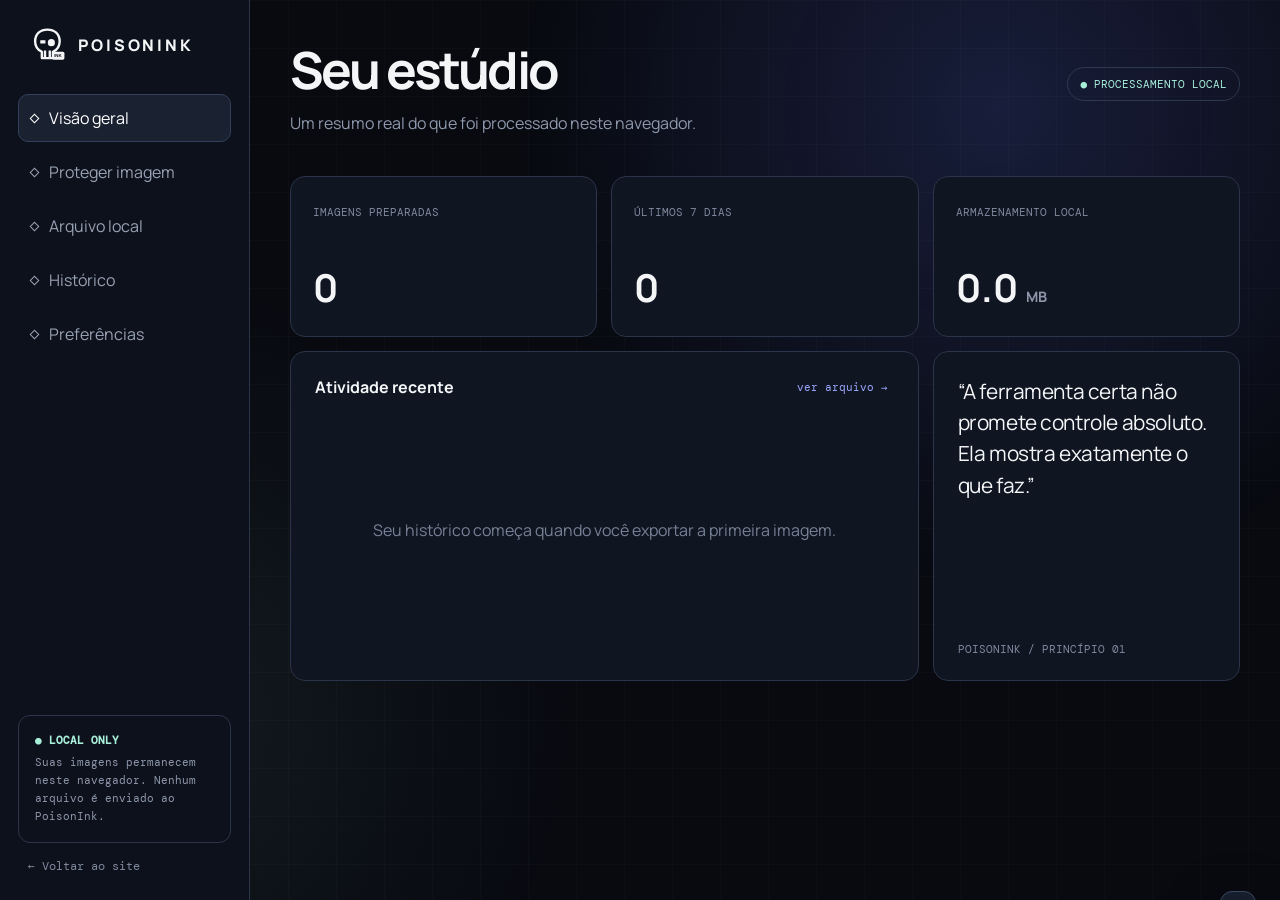
==== studio/index.html @ e210cdfc "Rebuild PoisonInk as an independent local-first studio" ====
<!doctype html>
<html lang="pt-BR">
<head>
  <meta charset="utf-8">
  <meta name="viewport" content="width=device-width,initial-scale=1">
  <meta name="description" content="PoisonInk Studio — prepare e registre imagens localmente no navegador.">
  <meta name="theme-color" content="#090b12">
  <title>PoisonInk Studio</title>
  <link rel="icon" href="../assets/logo.svg" type="image/svg+xml">
  <link rel="stylesheet" href="../assets/styles.css">
  <script src="../assets/studio.js" defer></script>
</head>
<body class="studio-body">
  <a class="skip-link" href="#studioMain">Pular para o conteúdo</a>
  <div class="studio-layout">
    <aside class="studio-sidebar">
      <a class="brand" href="../"><img src="../assets/logo.svg" alt=""><span>POISONINK</span></a>
      <nav class="studio-nav" aria-label="Áreas do estúdio">
        <button type="button" data-view="dashboard" aria-selected="true"><span class="nav-dot"></span>Visão geral</button>
        <button type="button" data-view="protect" aria-selected="false"><span class="nav-dot"></span>Proteger imagem</button>
        <button type="button" data-view="archive" aria-selected="false"><span class="nav-dot"></span>Arquivo local</button>
        <button type="button" data-view="history" aria-selected="false"><span class="nav-dot"></span>Histórico</button>
        <button type="button" data-view="settings" aria-selected="false"><span class="nav-dot"></span>Preferências</button>
      </nav>
      <div class="local-note"><strong>● LOCAL ONLY</strong>Suas imagens permanecem neste navegador. Nenhum arquivo é enviado ao PoisonInk.</div>
      <a class="back-link" href="../">← Voltar ao site</a>
    </aside>

    <main class="studio-main" id="studioMain">
      <header class="studio-topbar">
        <div><h1 id="viewTitle">Seu estúdio</h1><p id="viewSubtitle">Um resumo real do que foi processado neste navegador.</p></div>
        <span class="privacy-pill">● PROCESSAMENTO LOCAL</span>
      </header>

      <section class="studio-panel" data-panel="dashboard">
        <div class="dashboard-grid">
          <article class="stat-card"><small>imagens preparadas</small><strong id="statTotal">0</strong></article>
          <article class="stat-card"><small>últimos 7 dias</small><strong id="statWeek">0</strong></article>
          <article class="stat-card"><small>armazenamento local</small><strong id="statSize">0 <span>MB</span></strong></article>
          <article class="panel-card dashboard-wide">
            <div class="panel-title"><h2>Atividade recente</h2><button type="button" data-go="archive">ver arquivo →</button></div>
            <div id="recentActivity" class="activity-empty">Seu histórico começa quando você exportar a primeira imagem.</div>
          </article>
          <article class="panel-card dashboard-side manifesto">
            <blockquote>“A ferramenta certa não promete controle absoluto. Ela mostra exatamente o que faz.”</blockquote>
            <span>POISONINK / PRINCÍPIO 01</span>
          </article>
        </div>
      </section>

      <section class="studio-panel" data-panel="protect" hidden>
        <div class="protect-grid">
          <label class="drop-zone" id="dropZone">
            <input id="fileInput" type="file" accept="image/png,image/jpeg,image/webp">
            <span class="drop-message">
              <span class="drop-icon">＋</span>
              <h2>Solte sua arte aqui</h2>
              <p>ou clique para escolher · PNG, JPG ou WEBP · até 20 MB</p>
            </span>
            <img class="source-preview" id="sourcePreview" alt="Prévia da imagem escolhida">
          </label>
          <article class="panel-card controls-card">
            <h2>Camada de publicação</h2>
            <p>Crie uma cópia reprocessada. A alteração é sutil, mas fica incorporada aos pixels do novo PNG.</p>
            <span class="field-label">Intensidade</span>
            <div class="strength-options" role="group" aria-label="Intensidade da camada">
              <button type="button" data-strength="light" aria-pressed="false">Leve</button>
              <button type="button" data-strength="balanced" aria-pressed="true">Equilibrada</button>
              <button type="button" data-strength="strong" aria-pressed="false">Forte</button>
            </div>
            <div class="control-readouts">
              <div class="readout-line"><span>Alteração visual estimada</span><output id="visualOutput">baixa</output><div class="readout-bar"><span id="visualBar" style="width:38%"></span></div></div>
              <div class="readout-line"><span>Densidade da camada</span><output id="densityOutput">52%</output><div class="readout-bar"><span id="densityBar" style="width:52%"></span></div></div>
            </div>
            <p class="processing-note">O arquivo é desenhado em um canvas local, recebe uma textura determinística e é exportado como um novo PNG sem os metadados originais.</p>
            <button class="button primary" id="processButton" type="button" disabled>Gerar cópia protegida</button>
          </article>
        </div>

        <article class="panel-card result-card" id="resultCard" hidden>
          <div class="panel-title"><h2>Resultado</h2><span class="success-label">PRONTO PARA EXPORTAR</span></div>
          <div class="result-grid">
            <div class="result-image"><img id="resultPreview" alt="Imagem processada pelo PoisonInk"></div>
            <div class="result-data">
              <dl>
                <div><dt>Arquivo</dt><dd id="resultName">—</dd></div>
                <div><dt>Dimensões</dt><dd id="resultDimensions">—</dd></div>
                <div><dt>Impressão SHA-256</dt><dd id="resultHash">—</dd></div>
              </dl>
              <div class="result-actions">
                <a class="button primary small" id="downloadButton" href="#" download>Baixar PNG</a>
                <button class="button secondary small" id="copyHashButton" type="button">Copiar impressão</button>
                <button class="button secondary small" id="newImageButton" type="button">Nova imagem</button>
              </div>
            </div>
          </div>
        </article>
      </section>

      <section class="studio-panel" data-panel="archive" hidden>
        <div id="archiveContent" class="empty-state">Nenhuma imagem armazenada neste navegador.<br><br><button class="button primary small" type="button" data-go="protect">Preparar primeira imagem</button></div>
      </section>

      <section class="studio-panel" data-panel="history" hidden>
        <article class="panel-card history-wrap">
          <table class="history-table">
            <thead><tr><th>Arquivo</th><th>Data</th><th>Camada</th><th>Dimensões</th><th>Status</th></tr></thead>
            <tbody id="historyRows"><tr><td colspan="5">Nenhum processamento registrado.</td></tr></tbody>
          </table>
        </article>
      </section>

      <section class="studio-panel" data-panel="settings" hidden>
        <div class="settings-grid">
          <article class="panel-card settings-card">
            <h2>Assinatura do arquivo</h2>
            <div class="form-field"><label for="artistName">Nome do artista</label><input id="artistName" type="text" maxlength="70" placeholder="Como você assina seu trabalho"></div>
            <div class="form-field"><label for="signature">Identificador curto</label><input id="signature" type="text" maxlength="24" placeholder="@seu_usuario"></div>
            <button class="button primary small" id="saveSettings" type="button">Salvar preferências</button>
          </article>
          <article class="panel-card settings-card">
            <h2>Comportamento</h2>
            <div class="toggle-row"><div><strong>Salvar miniaturas</strong><small>Permite rever e baixar imagens no arquivo local.</small></div><button class="toggle" id="saveThumbsToggle" type="button" aria-pressed="true" aria-label="Salvar miniaturas"><span></span></button></div>
            <div class="toggle-row"><div><strong>Confirmar antes de limpar</strong><small>Evita perder o histórico por engano.</small></div><button class="toggle" id="confirmClearToggle" type="button" aria-pressed="true" aria-label="Confirmar antes de limpar"><span></span></button></div>
            <button class="button secondary small" id="clearDataButton" type="button">Limpar dados locais</button>
          </article>
        </div>
      </section>
    </main>
  </div>
  <div class="toast" id="toast" role="status" aria-live="polite"></div>
</body>
</html>
---- assets/styles.css ----
@import url('https://fonts.googleapis.com/css2?family=DM+Mono:wght@400;500&family=Manrope:wght@400;500;600;700;800&display=swap');

:root {
  --ink: #090b12;
  --panel: #101522;
  --panel-2: #151b2a;
  --line: #2b3449;
  --muted: #98a2b8;
  --paper: #f4f5f7;
  --blue: #9aa8ff;
  --blue-2: #6478ff;
  --mint: #a8efda;
  --coral: #ff9f91;
  --radius: 18px;
  --mono: 'DM Mono', ui-monospace, SFMono-Regular, Menlo, monospace;
  --sans: 'Manrope', system-ui, sans-serif;
}

* { box-sizing: border-box; }
html { scroll-behavior: smooth; }
body {
  margin: 0;
  overflow-x: hidden;
  color: var(--paper);
  background: var(--ink);
  font-family: var(--sans);
  -webkit-font-smoothing: antialiased;
}
body::before {
  content: '';
  position: fixed;
  inset: 0;
  z-index: -2;
  pointer-events: none;
  background:
    radial-gradient(circle at 78% 12%, rgba(100, 120, 255, .18), transparent 30rem),
    radial-gradient(circle at 10% 80%, rgba(168, 239, 218, .08), transparent 28rem),
    linear-gradient(rgba(255,255,255,.018) 1px, transparent 1px),
    linear-gradient(90deg, rgba(255,255,255,.018) 1px, transparent 1px);
  background-size: auto, auto, 48px 48px, 48px 48px;
}
a { color: inherit; text-decoration: none; }
button, input, select { font: inherit; }
button, a { -webkit-tap-highlight-color: transparent; }
img { display: block; max-width: 100%; }

.skip-link {
  position: fixed;
  top: 12px;
  left: 12px;
  z-index: 100;
  transform: translateY(-160%);
  padding: 10px 14px;
  color: var(--ink);
  background: var(--paper);
}
.skip-link:focus { transform: none; }

.site-header {
  position: sticky;
  top: 0;
  z-index: 50;
  border-bottom: 1px solid rgba(255,255,255,.08);
  background: rgba(9,11,18,.78);
  backdrop-filter: blur(18px);
}
.nav-wrap {
  width: min(1180px, calc(100% - 40px));
  height: 76px;
  margin: auto;
  display: flex;
  align-items: center;
  justify-content: space-between;
  gap: 24px;
}
.brand { display: inline-flex; align-items: center; gap: 12px; font-weight: 800; letter-spacing: .18em; }
.brand img { width: 38px; height: 38px; color: white; }
.nav-links { display: flex; align-items: center; gap: 30px; color: #c3cad8; font-size: .9rem; }
.nav-links a:hover { color: white; }
.nav-actions { display: flex; align-items: center; gap: 10px; }
.lang-switch { display: flex; gap: 4px; }
.lang-switch button {
  border: 0;
  padding: 7px 8px;
  color: #8d96aa;
  background: transparent;
  font: 500 .75rem var(--mono);
  cursor: pointer;
}
.lang-switch button[aria-pressed="true"] { color: white; }
.menu-button { display: none; }

.button {
  display: inline-flex;
  min-height: 46px;
  align-items: center;
  justify-content: center;
  gap: 10px;
  border: 1px solid transparent;
  border-radius: 999px;
  padding: 0 20px;
  font-weight: 700;
  cursor: pointer;
  transition: transform .18s ease, border-color .18s ease, background .18s ease;
}
.button:hover { transform: translateY(-2px); }
.button.primary { color: #0b0e16; background: var(--paper); }
.button.primary:hover { background: #dfe3ff; }
.button.secondary { border-color: #3c465e; color: white; background: rgba(255,255,255,.025); }
.button.secondary:hover { border-color: #7887ae; }
.button.small { min-height: 40px; padding: 0 16px; font-size: .84rem; }
.button:disabled { opacity: .42; cursor: not-allowed; transform: none; }

.hero {
  width: min(1180px, calc(100% - 40px));
  min-height: 760px;
  margin: auto;
  padding: 110px 0 80px;
  display: grid;
  grid-template-columns: 1.02fr .98fr;
  align-items: center;
  gap: 72px;
}
.eyebrow { margin: 0 0 22px; color: var(--blue); font: 500 .77rem var(--mono); letter-spacing: .18em; text-transform: uppercase; }
.hero h1 { max-width: 690px; margin: 0; font-size: clamp(3.25rem, 7vw, 6.5rem); line-height: .92; letter-spacing: -.075em; }
.gradient-text { color: transparent; background: linear-gradient(120deg, #fff 8%, #9aa8ff 84%); background-clip: text; -webkit-background-clip: text; }
.hero-copy > p:not(.eyebrow) { max-width: 590px; margin: 28px 0 34px; color: #aab2c3; font-size: clamp(1rem, 1.7vw, 1.2rem); line-height: 1.75; }
.hero-actions { display: flex; flex-wrap: wrap; gap: 12px; }
.trust-line { margin-top: 30px; display: flex; flex-wrap: wrap; gap: 20px; color: #8791a6; font: .75rem var(--mono); }
.trust-line span::before { content: '✓'; margin-right: 7px; color: var(--mint); }

.preview-shell { position: relative; min-height: 550px; display: grid; place-items: center; }
.preview-card {
  position: relative;
  z-index: 2;
  width: min(100%, 480px);
  overflow: hidden;
  border: 1px solid #343e57;
  border-radius: 28px;
  background: linear-gradient(145deg, #161c2a, #0d1019);
  box-shadow: 0 34px 100px rgba(0,0,0,.5);
}
.preview-top { display: flex; align-items: center; justify-content: space-between; padding: 20px 22px; border-bottom: 1px solid var(--line); font: .72rem var(--mono); }
.status { color: var(--mint); }
.status::before { content: ''; display: inline-block; width: 7px; height: 7px; margin-right: 8px; border-radius: 50%; background: currentColor; box-shadow: 0 0 16px currentColor; }
.art-preview {
  aspect-ratio: 4 / 3;
  margin: 22px;
  overflow: hidden;
  border-radius: 12px;
  background:
    radial-gradient(circle at 67% 40%, rgba(168,239,218,.3), transparent 22%),
    radial-gradient(circle at 36% 42%, rgba(154,168,255,.65), transparent 25%),
    linear-gradient(135deg, #20294a, #0c101b 65%);
  position: relative;
}
.art-preview::before { content: ''; position: absolute; width: 55%; height: 55%; left: 22%; top: 20%; border: 1px solid rgba(255,255,255,.25); border-radius: 48% 52% 58% 42%; transform: rotate(-12deg); box-shadow: 0 0 80px rgba(154,168,255,.34); }
.art-preview::after { content: 'ORIGINAL  /  PROTECTED'; position: absolute; left: 16px; bottom: 14px; font: .66rem var(--mono); letter-spacing: .12em; }
.preview-metrics { display: grid; grid-template-columns: repeat(3,1fr); gap: 1px; background: var(--line); border-top: 1px solid var(--line); }
.metric { padding: 17px 16px; background: #111623; }
.metric small { display: block; margin-bottom: 6px; color: #7f899d; font: .62rem var(--mono); text-transform: uppercase; }
.metric strong { font-size: .9rem; }
.orbit { position: absolute; border: 1px solid rgba(154,168,255,.2); border-radius: 50%; animation: rotate 18s linear infinite; }
.orbit.one { width: 540px; height: 540px; }
.orbit.two { width: 420px; height: 420px; animation-direction: reverse; }
.orbit::before { content: ''; position: absolute; top: 50%; left: -4px; width: 8px; height: 8px; border-radius: 50%; background: var(--blue); box-shadow: 0 0 20px var(--blue); }
@keyframes rotate { to { transform: rotate(360deg); } }

.section { width: min(1180px, calc(100% - 40px)); margin: auto; padding: 110px 0; }
.section-head { display: grid; grid-template-columns: .75fr 1.25fr; gap: 56px; align-items: end; margin-bottom: 54px; }
.section h2 { margin: 0; font-size: clamp(2.2rem, 4vw, 4rem); line-height: 1; letter-spacing: -.05em; }
.section-head p:last-child { margin: 0; max-width: 620px; color: #9ca6b9; font-size: 1.04rem; line-height: 1.75; }
.cards { display: grid; grid-template-columns: repeat(3,1fr); gap: 16px; }
.card { min-height: 280px; padding: 30px; border: 1px solid var(--line); border-radius: var(--radius); background: rgba(16,21,34,.74); }
.card-index { color: #7180a3; font: .75rem var(--mono); }
.card h3 { margin: 70px 0 12px; font-size: 1.25rem; }
.card p { margin: 0; color: #929caf; line-height: 1.65; }

.process { counter-reset: steps; display: grid; grid-template-columns: repeat(3,1fr); border-top: 1px solid var(--line); border-bottom: 1px solid var(--line); }
.step { min-height: 270px; padding: 34px 30px; border-right: 1px solid var(--line); }
.step:last-child { border-right: 0; }
.step::before { counter-increment: steps; content: '0' counter(steps); display: block; margin-bottom: 80px; color: var(--blue); font: .75rem var(--mono); }
.step h3 { margin: 0 0 10px; }
.step p { margin: 0; color: #929caf; line-height: 1.65; }

.proof {
  display: grid;
  grid-template-columns: 1fr 1fr;
  gap: 0;
  overflow: hidden;
  border: 1px solid var(--line);
  border-radius: 26px;
  background: #101522;
}
.proof > div { min-height: 400px; padding: 48px; }
.proof-copy { display: flex; flex-direction: column; justify-content: space-between; }
.proof-copy p { color: #98a2b5; line-height: 1.7; }
.proof-code { display: grid; place-items: center; border-left: 1px solid var(--line); background: #0c1019; }
.fingerprint { width: 100%; padding: 24px; border: 1px solid #303a51; border-radius: 14px; font: .78rem/1.8 var(--mono); color: #b7c0d2; }
.fingerprint b { color: var(--mint); }

.cta { text-align: center; padding: 130px 20px; }
.cta h2 { max-width: 760px; margin: 0 auto 24px; font-size: clamp(2.7rem, 6vw, 5.5rem); line-height: .98; letter-spacing: -.065em; }
.cta p { max-width: 570px; margin: 0 auto 32px; color: #98a2b5; line-height: 1.7; }

.site-footer { width: min(1180px, calc(100% - 40px)); margin: auto; padding: 30px 0 50px; display: flex; justify-content: space-between; gap: 30px; border-top: 1px solid var(--line); color: #778196; font: .72rem var(--mono); }

/* Studio */
.studio-body { min-height: 100vh; background: #080a10; }
.studio-layout { min-height: 100vh; display: grid; grid-template-columns: 250px minmax(0,1fr); }
.studio-sidebar { position: sticky; top: 0; height: 100vh; padding: 26px 18px; display: flex; flex-direction: column; border-right: 1px solid var(--line); background: #0d111b; }
.studio-sidebar .brand { padding: 0 10px 30px; }
.studio-nav { display: grid; gap: 6px; }
.studio-nav button {
  width: 100%;
  display: flex;
  align-items: center;
  gap: 11px;
  border: 1px solid transparent;
  border-radius: 10px;
  padding: 12px;
  color: #98a2b4;
  background: transparent;
  text-align: left;
  cursor: pointer;
}
.studio-nav button:hover { color: white; background: #141a27; }
.studio-nav button[aria-selected="true"] { color: white; border-color: #34405a; background: #1a2131; }
.nav-dot { width: 7px; height: 7px; border: 1px solid currentColor; transform: rotate(45deg); }
.local-note { margin-top: auto; padding: 16px; border: 1px solid #2b354a; border-radius: 12px; color: #8e98ac; font: .7rem/1.6 var(--mono); }
.local-note strong { display: block; color: var(--mint); margin-bottom: 4px; }
.back-link { margin: 16px 10px 0; color: #7f899d; font: .72rem var(--mono); }
.back-link:hover { color: white; }
.studio-main { min-width: 0; padding: 34px 40px 64px; }
.studio-topbar { display: flex; align-items: center; justify-content: space-between; gap: 24px; margin-bottom: 42px; }
.studio-topbar h1 { margin: 0; font-size: clamp(2rem,4vw,3.7rem); letter-spacing: -.055em; }
.studio-topbar p { margin: 8px 0 0; color: #8f99ad; }
.privacy-pill { white-space: nowrap; padding: 9px 12px; border: 1px solid #2d394e; border-radius: 999px; color: var(--mint); font: .68rem var(--mono); }
.studio-panel[hidden] { display: none; }
.dashboard-grid { display: grid; grid-template-columns: repeat(3,1fr); gap: 14px; }
.stat-card { min-height: 150px; padding: 22px; border: 1px solid var(--line); border-radius: 15px; background: var(--panel); }
.stat-card small { color: #7f899d; font: .7rem var(--mono); text-transform: uppercase; }
.stat-card strong { display: block; margin-top: 40px; font-size: 2.4rem; }
.stat-card strong span { font-size: .9rem; color: #8e98aa; }
.dashboard-wide { grid-column: span 2; min-height: 330px; }
.dashboard-side { min-height: 330px; }
.panel-card { padding: 24px; border: 1px solid var(--line); border-radius: 15px; background: var(--panel); }
.panel-title { display: flex; align-items: center; justify-content: space-between; gap: 20px; margin-bottom: 22px; }
.panel-title h2 { margin: 0; font-size: 1rem; }
.panel-title a, .panel-title button { border: 0; color: var(--blue); background: transparent; font: .68rem var(--mono); cursor: pointer; }
.activity-empty { min-height: 220px; display: grid; place-items: center; color: #778195; text-align: center; }
.activity-list { display: grid; gap: 10px; }
.activity-row { display: grid; grid-template-columns: 46px 1fr auto; align-items: center; gap: 12px; padding: 10px; border: 1px solid #273148; border-radius: 10px; }
.activity-thumb { width: 46px; height: 46px; object-fit: cover; border-radius: 7px; background: #20263a; }
.activity-row strong { display: block; overflow: hidden; text-overflow: ellipsis; white-space: nowrap; font-size: .86rem; }
.activity-row small { color: #788399; font: .64rem var(--mono); }
.activity-score { color: var(--mint); font: .72rem var(--mono); }
.manifesto { display: flex; height: 100%; flex-direction: column; justify-content: space-between; }
.manifesto blockquote { margin: 0; font-size: 1.3rem; line-height: 1.5; letter-spacing: -.02em; }
.manifesto span { color: #7f899d; font: .68rem var(--mono); }

.protect-grid { display: grid; grid-template-columns: .82fr 1.18fr; gap: 18px; }
.drop-zone { min-height: 470px; display: grid; place-items: center; border: 1px dashed #47546f; border-radius: 16px; padding: 24px; background: #0d111b; text-align: center; cursor: pointer; transition: border-color .2s, background .2s; }
.drop-zone.dragging, .drop-zone:hover { border-color: var(--blue); background: #12182a; }
.drop-zone input { position: absolute; width: 1px; height: 1px; opacity: 0; }
.drop-icon { width: 62px; height: 62px; display: grid; place-items: center; margin: 0 auto 20px; border: 1px solid #3b4761; border-radius: 50%; color: var(--blue); font-size: 1.7rem; }
.drop-zone h2 { margin: 0 0 8px; font-size: 1.25rem; }
.drop-zone p { margin: 0; color: #7f899d; }
.drop-zone.has-image { padding: 12px; }
.drop-zone.has-image .drop-message { display: none; }
.source-preview { display: none; max-width: 100%; max-height: 430px; object-fit: contain; border-radius: 10px; }
.drop-zone.has-image .source-preview { display: block; }
.controls-card { display: flex; flex-direction: column; }
.controls-card h2 { margin: 0 0 8px; }
.controls-card > p { margin: 0 0 28px; color: #8994a8; line-height: 1.65; }
.field-label { display: block; margin-bottom: 10px; color: #c5cad5; font: .7rem var(--mono); text-transform: uppercase; }
.strength-options { display: grid; grid-template-columns: repeat(3,1fr); gap: 8px; }
.strength-options button { border: 1px solid #303b52; border-radius: 10px; padding: 14px 8px; color: #9ba5b8; background: #0d111b; cursor: pointer; }
.strength-options button[aria-pressed="true"] { color: white; border-color: var(--blue); background: rgba(100,120,255,.12); }
.control-readouts { margin: 24px 0; display: grid; gap: 13px; }
.readout-line { display: grid; grid-template-columns: 1fr auto; gap: 18px; align-items: center; color: #8e98aa; font-size: .82rem; }
.readout-line output { color: white; font: .72rem var(--mono); }
.readout-bar { grid-column: 1/-1; height: 3px; overflow: hidden; background: #282f40; }
.readout-bar span { display: block; width: 50%; height: 100%; background: linear-gradient(90deg,var(--blue-2),var(--mint)); transition: width .25s; }
.processing-note { margin: auto 0 20px; padding: 14px; border-left: 2px solid var(--blue); color: #7f899c; background: rgba(154,168,255,.05); font: .7rem/1.6 var(--mono); }
.controls-card .button { width: 100%; border-radius: 10px; }
.result-card { margin-top: 18px; }
.result-grid { display: grid; grid-template-columns: 1fr 1fr; gap: 16px; }
.result-image { min-height: 290px; display: grid; place-items: center; border: 1px solid #293248; border-radius: 12px; background: #0a0d14; }
.result-image img { max-width: 100%; max-height: 420px; object-fit: contain; }
.result-data { display: flex; flex-direction: column; gap: 16px; }
.result-data dl { margin: 0; display: grid; gap: 14px; }
.result-data dt { color: #7e899c; font: .65rem var(--mono); text-transform: uppercase; }
.result-data dd { margin: 5px 0 0; word-break: break-all; font-size: .84rem; }
.result-actions { margin-top: auto; display: flex; gap: 9px; flex-wrap: wrap; }

.archive-grid { display: grid; grid-template-columns: repeat(auto-fill,minmax(220px,1fr)); gap: 14px; }
.art-card { overflow: hidden; border: 1px solid var(--line); border-radius: 14px; background: var(--panel); }
.art-card img { width: 100%; aspect-ratio: 4/3; object-fit: cover; background: #0b0e15; }
.art-meta { padding: 14px; }
.art-meta strong { display: block; overflow: hidden; text-overflow: ellipsis; white-space: nowrap; }
.art-meta small { color: #7e889a; font: .64rem var(--mono); }
.art-buttons { display: grid; grid-template-columns: 1fr auto; gap: 7px; margin-top: 12px; }
.art-buttons button, .art-buttons a { border: 1px solid #354057; border-radius: 8px; padding: 8px; color: #bac1cf; background: transparent; text-align: center; font: .66rem var(--mono); cursor: pointer; }
.empty-state { padding: 80px 20px; border: 1px dashed #39445b; border-radius: 14px; color: #7c879b; text-align: center; }

.history-table { width: 100%; border-collapse: collapse; }
.history-table th, .history-table td { padding: 16px 14px; border-bottom: 1px solid #273047; text-align: left; }
.history-table th { color: #7c8799; font: .64rem var(--mono); text-transform: uppercase; }
.history-table td { font-size: .84rem; }
.history-table td:first-child { max-width: 280px; overflow: hidden; text-overflow: ellipsis; white-space: nowrap; }
.success-label { color: var(--mint); font: .67rem var(--mono); }

.settings-grid { display: grid; grid-template-columns: 1fr 1fr; gap: 16px; }
.settings-card h2 { margin: 0 0 22px; font-size: 1.05rem; }
.form-field { display: grid; gap: 8px; margin-bottom: 18px; }
.form-field label { color: #8f9aad; font: .7rem var(--mono); }
.form-field input, .form-field select { width: 100%; border: 1px solid #354057; border-radius: 9px; padding: 12px 13px; color: white; background: #0b0f18; outline: 0; }
.form-field input:focus, .form-field select:focus { border-color: var(--blue); }
.toggle-row { display: flex; justify-content: space-between; gap: 20px; align-items: center; padding: 16px 0; border-top: 1px solid #273047; }
.toggle-row strong { display: block; font-size: .86rem; }
.toggle-row small { color: #7e8899; }
.toggle { width: 46px; height: 25px; border: 0; border-radius: 99px; padding: 3px; background: #30384a; cursor: pointer; }
.toggle span { display: block; width: 19px; height: 19px; border-radius: 50%; background: white; transition: transform .2s; }
.toggle[aria-pressed="true"] { background: var(--blue-2); }
.toggle[aria-pressed="true"] span { transform: translateX(21px); }
.toast { position: fixed; right: 24px; bottom: 24px; z-index: 80; max-width: 360px; transform: translateY(150%); border: 1px solid #3a4761; border-radius: 12px; padding: 14px 17px; color: #dfe4ee; background: #161d2c; box-shadow: 0 20px 60px rgba(0,0,0,.4); transition: transform .3s; }
.toast.show { transform: none; }

@media (max-width: 900px) {
  .nav-links { display: none; position: absolute; left: 20px; right: 20px; top: 68px; padding: 18px; border: 1px solid var(--line); border-radius: 14px; background: #111621; }
  .nav-links.open { display: grid; }
  .menu-button { display: grid; place-items: center; width: 40px; height: 40px; border: 1px solid #343e54; border-radius: 50%; color: white; background: transparent; }
  .nav-actions > .button { display: none; }
  .hero { min-height: auto; grid-template-columns: 1fr; padding-top: 80px; }
  .preview-shell { min-height: 490px; overflow: hidden; }
  .section-head { grid-template-columns: 1fr; gap: 20px; }
  .cards { grid-template-columns: 1fr; }
  .card { min-height: 230px; }
  .card h3 { margin-top: 50px; }
  .process { grid-template-columns: 1fr; }
  .step { min-height: auto; border-right: 0; border-bottom: 1px solid var(--line); }
  .step:last-child { border-bottom: 0; }
  .step::before { margin-bottom: 50px; }
  .proof { grid-template-columns: 1fr; }
  .proof-code { border-top: 1px solid var(--line); border-left: 0; }
  .studio-layout { width: 100%; min-width: 0; grid-template-columns: minmax(0,1fr); overflow: hidden; }
  .studio-sidebar { position: sticky; z-index: 40; width: 100%; min-width: 0; max-width: 100vw; height: auto; padding: 12px 16px; border-right: 0; border-bottom: 1px solid var(--line); }
  .studio-sidebar .brand, .local-note, .back-link { display: none; }
  .studio-nav { width: 100%; min-width: 0; display: flex; overflow-x: auto; scrollbar-width: none; }
  .studio-nav button { width: auto; white-space: nowrap; }
  .studio-main { width: 100%; min-width: 0; padding: 28px 20px 50px; }
  .dashboard-grid { grid-template-columns: 1fr 1fr; }
  .dashboard-wide, .dashboard-side { grid-column: 1/-1; }
  .protect-grid { grid-template-columns: 1fr; }
  .drop-zone { min-height: 380px; }
  .settings-grid { grid-template-columns: 1fr; }
}

@media (max-width: 600px) {
  .nav-wrap { width: min(100% - 28px, 1180px); }
  .brand { font-size: .82rem; }
  .lang-switch { display: none; }
  .hero { width: min(100% - 28px, 1180px); gap: 34px; padding: 62px 0; }
  .hero h1 { font-size: clamp(3.25rem, 16vw, 4.4rem); }
  .hero-actions { display: grid; }
  .hero-actions .button { width: 100%; }
  .trust-line { display: grid; gap: 10px; }
  .preview-shell { min-height: 390px; }
  .preview-card { border-radius: 20px; }
  .orbit.one { width: 360px; height: 360px; }
  .orbit.two { width: 290px; height: 290px; }
  .metric { padding: 13px 10px; }
  .section { width: min(100% - 28px, 1180px); padding: 78px 0; }
  .proof > div { min-height: auto; padding: 28px 22px; }
  .cta { padding: 90px 20px; }
  .site-footer { width: min(100% - 28px, 1180px); flex-direction: column; }
  .studio-main { padding-inline: 14px; }
  .studio-topbar { align-items: flex-start; }
  .privacy-pill { display: none; }
  .dashboard-grid { grid-template-columns: 1fr; }
  .dashboard-wide, .dashboard-side { grid-column: auto; }
  .stat-card { min-height: 125px; }
  .stat-card strong { margin-top: 24px; }
  .drop-zone { min-height: 300px; }
  .strength-options { grid-template-columns: 1fr; }
  .result-grid { grid-template-columns: 1fr; }
  .history-wrap { overflow-x: auto; }
  .history-table { min-width: 660px; }
  .studio-nav .nav-dot { display: none; }
  .studio-nav button { padding: 9px 11px; font-size: .78rem; }
}

@media (prefers-reduced-motion: reduce) {
  *, *::before, *::after { scroll-behavior: auto !important; animation-duration: .01ms !important; animation-iteration-count: 1 !important; transition-duration: .01ms !important; }
}
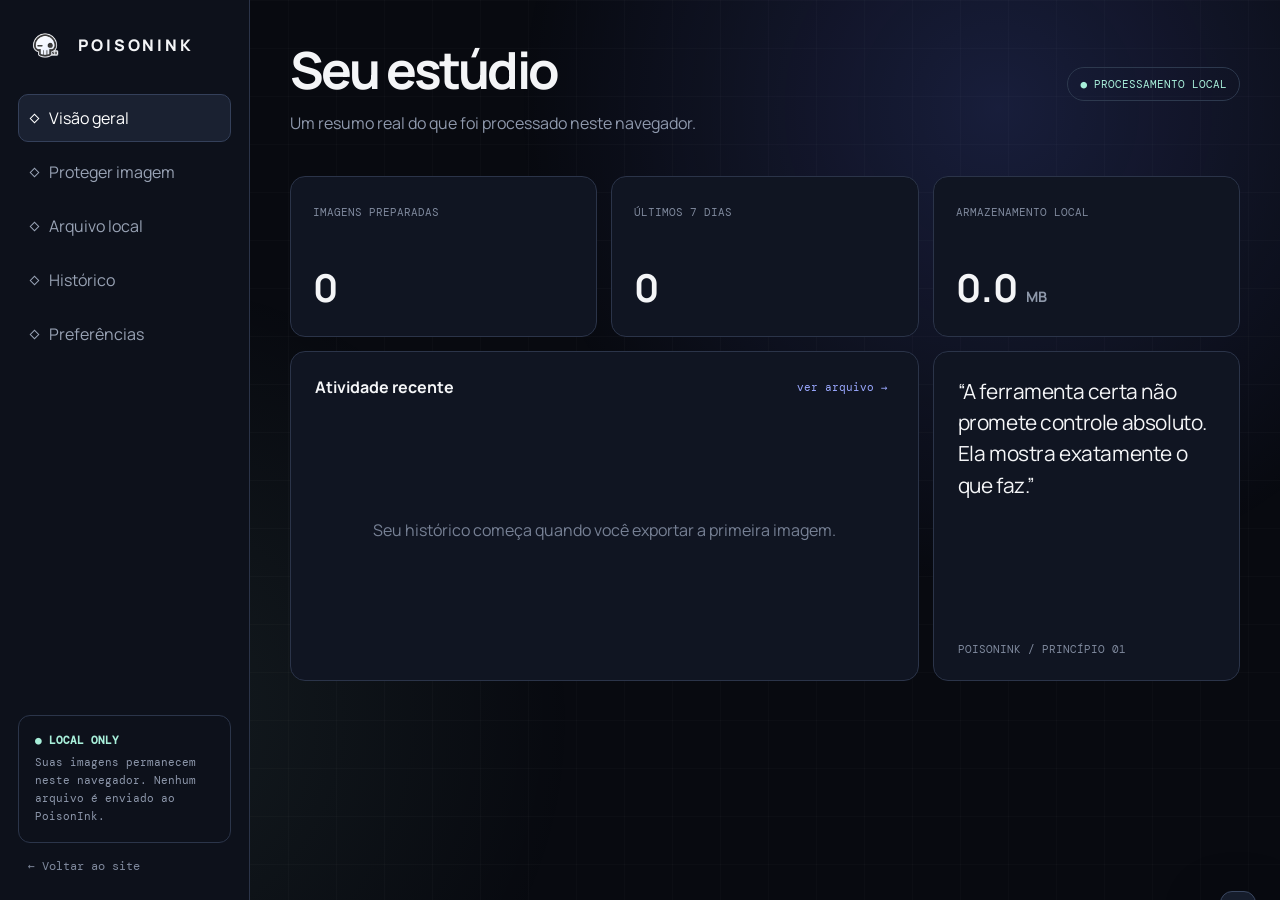
==== commit 2347ebab: "Restore the original PoisonInk logo" ====
--- a/studio/index.html
+++ b/studio/index.html
@@ -6,7 +6,7 @@
   <meta name="description" content="PoisonInk Studio — prepare e registre imagens localmente no navegador.">
   <meta name="theme-color" content="#090b12">
   <title>PoisonInk Studio</title>
-  <link rel="icon" href="../assets/logo.svg" type="image/svg+xml">
+  <link rel="icon" href="../assets/logo.png" type="image/png">
   <link rel="stylesheet" href="../assets/styles.css">
   <script src="../assets/studio.js" defer></script>
 </head>
@@ -14,7 +14,7 @@
   <a class="skip-link" href="#studioMain">Pular para o conteúdo</a>
   <div class="studio-layout">
     <aside class="studio-sidebar">
-      <a class="brand" href="../"><img src="../assets/logo.svg" alt=""><span>POISONINK</span></a>
+      <a class="brand" href="../"><img src="../assets/logo.png" alt=""><span>POISONINK</span></a>
       <nav class="studio-nav" aria-label="Áreas do estúdio">
         <button type="button" data-view="dashboard" aria-selected="true"><span class="nav-dot"></span>Visão geral</button>
         <button type="button" data-view="protect" aria-selected="false"><span class="nav-dot"></span>Proteger imagem</button>
